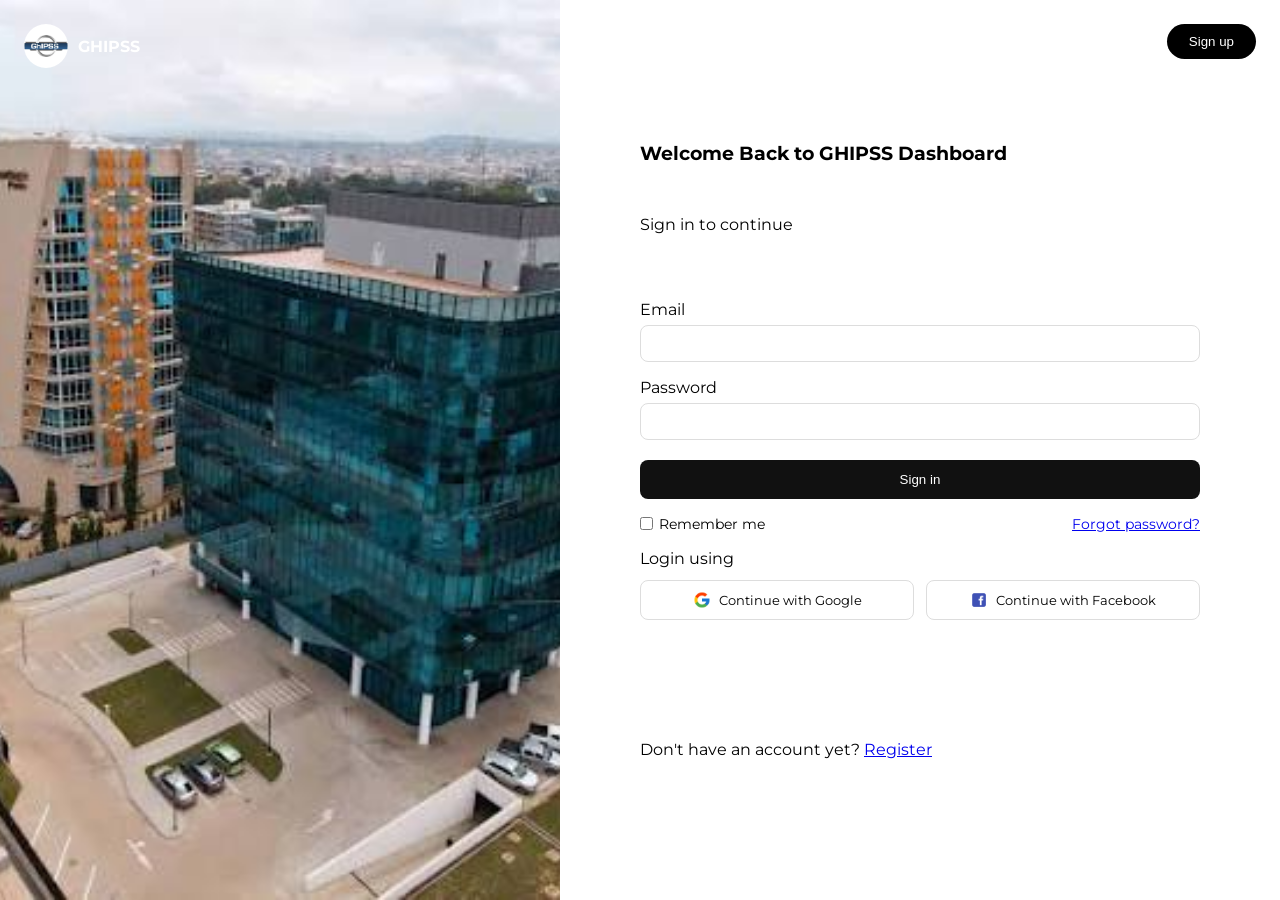
==== login.html @ 7d88aa76 "feat[login page] and dashboard" ====
<!DOCTYPE html>
<html lang="en">
<head>
    <meta charset="UTF-8">
    <meta name="viewport" content="width=device-width, initial-scale=1.0">
    <title>Login</title>

    <link rel="stylesheet" href="css/login.css">

    <link rel="icon" type="image/png" href="assets/images/favicon/favicon-96x96.png" sizes="96x96" />
    <link rel="icon" type="image/svg+xml" href="assets/images/favicon/favicon.svg" />
    <link rel="shortcut icon" href="assets/images/favicon/favicon.ico" />
    <link rel="apple-touch-icon" sizes="180x180" href="assets/images/favicon/apple-touch-icon.png" />
    <link rel="manifest" href="assets/images/favicon/site.webmanifest" />

  
    <link rel="preconnect" href="https://fonts.googleapis.com">
    <link rel="preconnect" href="https://fonts.gstatic.com" crossorigin>
    <link href="https://fonts.googleapis.com/css2?family=Montserrat:ital,wght@0,100..900;1,100..900&display=swap" rel="stylesheet">
    <link rel="stylesheet" href="https://fonts.googleapis.com/css2?family=Material+Symbols+Outlined" />
    <link rel="stylesheet" href="https://cdnjs.cloudflare.com/ajax/libs/font-awesome/6.5.1/css/all.min.css" />
</head>
<body>
    <main>
        <div class="main">

            
            <div class="login-image">
                <img src="assets/images/building.jpeg" class="building" alt="GhIPSS building" />
                <div class="brand">
                    <img src="assets/images/logo1.png" alt="GhIPSS Logo" class="logo" />
                    <span>GHIPSS</span>
                </div>
            </div>

           
            <div class="content">
                <button type="button" class="signup-btn">Sign up</button>

                <h3>Welcome Back to GHIPSS Dashboard</h3>
                <p>Sign in to continue</p>

                <form method="post">
                    <label for="email">Email</label>
                    <input type="email" id="email" name="email">

                    <label for="password">Password</label>
                    <input type="password" id="password" name="password">

                    <button type="submit" class="signin-btn">Sign in</button>

                    <div class="others">
                        <label class="remember">
                            <input type="checkbox" name="remember"> Remember me
                        </label>
                        <a href="#">Forgot password?</a>
                    </div>

                    <div class="login-options">
                        <p class="divider">Login using</p>

                        <div class="social-login">
                            <button type="button" class="social-btn">
                                <img src="assets/images/icons8-google-48.png" alt="google icon" width="18" height="18" >
                                Continue with Google
                            </button>

                            <button type="button" class="social-btn">
                               <img src="assets/images/icons8-facebook-48.png" alt="facebook icon" width="18" height="18">
                                Continue with Facebook
                            </button>
                        </div>

                        <p class="foot ">Don't have an account yet? <a href="#">Register</a></p>
                    </div>
                </form>
            </div>

        </div>
    </main>
</body>
</html>
---- css/login.css ----
* {
  margin: 0;
  padding: 0;
  box-sizing: border-box;
}

body {
  font-family: "Montserrat", sans-serif;
}

.main {
  display: flex;
  height: 100vh;
  
}


.login-image {
  position: relative;
  flex: 1;
  overflow: hidden;
}

.building {
  width: 100%;
  height: 100%;
  object-fit: cover;
  display: block;
}



.brand {
  position: absolute;
  top: 24px;
  left: 24px;
  z-index: 1;
  display: flex;
  align-items: center;
  gap: 10px;
  color: #fff;
  font-weight: 700;
}

.logo {
  width: 44px;
  height: 44px;
  border-radius: 50%;
  background: #fff;
  object-fit: contain;
}


.content {
  position: relative;
  flex: 1;
  display: flex;
  flex-direction: column;
  justify-content: center;
  padding: 0 80px;
  gap: 50px;
}

.signup-btn {
  position: absolute;
  top: 24px;
  right: 24px;
  padding: 10px 22px;
  background: #000;
  color: #fff;
  border: none;
  border-radius: 999px;
  cursor: pointer;
}

form label {
  display: block;
  margin: 16px 0 6px;
}

form input[type="email"],
form input[type="password"] {
  width: 100%;
  padding: 10px 12px;
  border: 1px solid #ddd;
  border-radius: 8px;
}

.signin-btn {
  width: 100%;
  margin-top: 20px;
  padding: 12px;
  background: #111;
  color: #fff;
  border: none;
  border-radius: 8px;
  cursor: pointer;
}

.others {
  display: flex;
  justify-content: space-between;
  align-items: center;
  margin: 16px 0;
  font-size: 0.9rem;
}

.remember {
  margin: 0;
  display: flex;
  align-items: center;
  gap: 6px;
}

.social-login {
  display: flex;
  gap: 12px;
  margin: 12px 0;
}

.social-btn {
  display: flex;
  align-items: center;
  justify-content: center;
  gap: 8px;
  flex: 1;
  padding: 10px 14px;
  background: #fff;
  border: 1px solid #ddd;
  border-radius: 8px;
  font-family: inherit;
  cursor: pointer;
}

.social-btn:hover {
  background: #f5f5f5;
}

.foot{
    gap:50px;
    margin-top: 120px;
    }
@media (max-width: 768px) {
  .login-image { display: none; }
  .content { padding: 0 24px; }
}
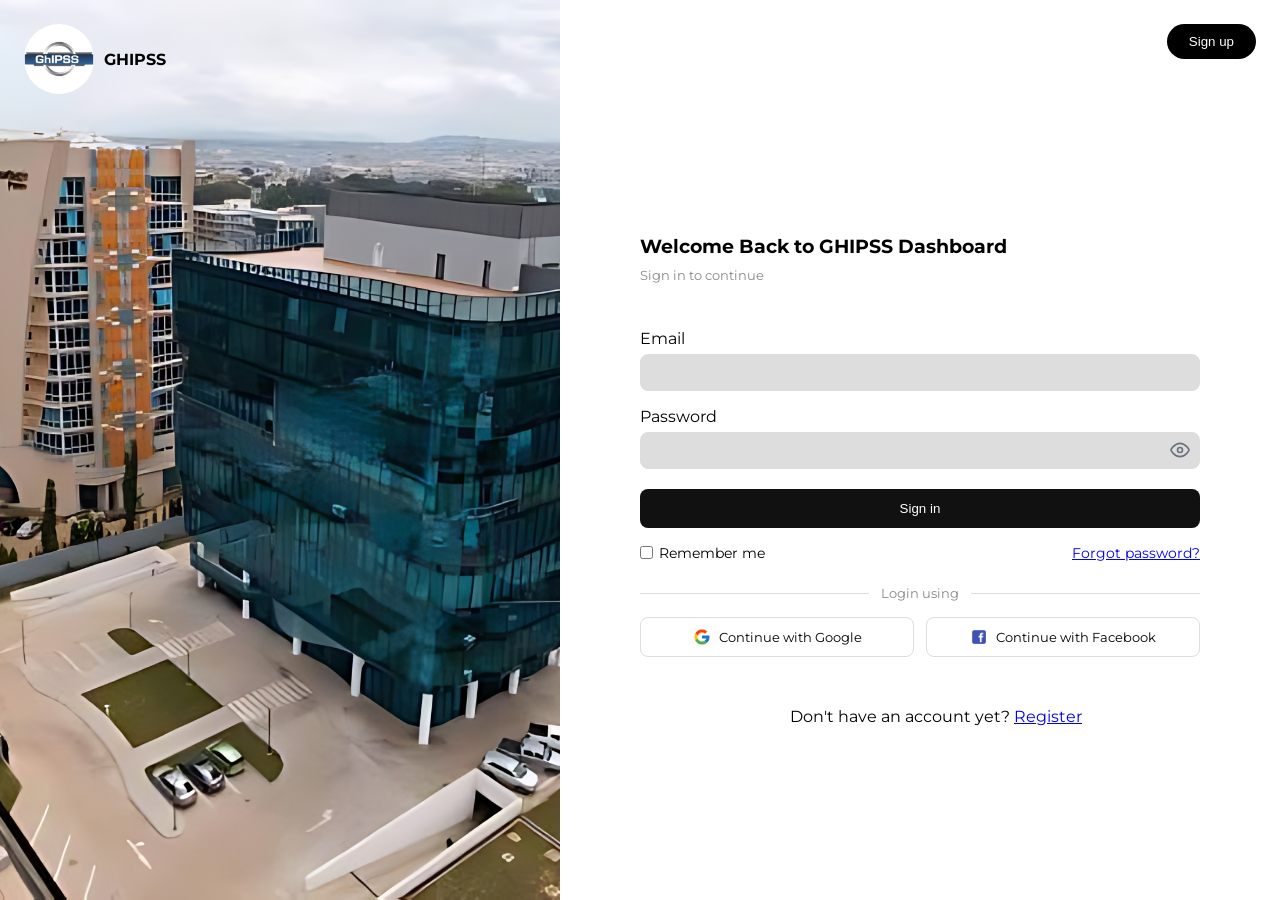
==== commit fb06a114: "add feat[responsiveness and js files]" ====
--- a/login.html
+++ b/login.html
@@ -26,7 +26,7 @@
 
             
             <div class="login-image">
-                <img src="assets/images/building.jpeg" class="building" alt="GhIPSS building" />
+                <img src="assets/images/building.png" class="building" alt="GhIPSS building" />
                 <div class="brand">
                     <img src="assets/images/logo1.png" alt="GhIPSS Logo" class="logo" />
                     <span>GHIPSS</span>
@@ -38,15 +38,30 @@
                 <button type="button" class="signup-btn">Sign up</button>
 
                 <h3>Welcome Back to GHIPSS Dashboard</h3>
-                <p>Sign in to continue</p>
+                <p class="sign">Sign in to continue</p>
 
                 <form method="post">
                     <label for="email">Email</label>
-                    <input type="email" id="email" name="email">
+                    <input type="email" id="email" name="email" required>
 
                     <label for="password">Password</label>
-                    <input type="password" id="password" name="password">
-
+                     <div class="password-wrapper">                       
+  <input type="password" id="password" name="password"  required/>
+  <button type="button" id="togglePassword" aria-label="Show password">
+    <!-- Eye (shown when password is hidden) -->
+    <svg class="icon-eye" xmlns="http://www.w3.org/2000/svg" width="20" height="20" viewBox="0 0 24 24" fill="none" stroke="currentColor" stroke-width="2" stroke-linecap="round" stroke-linejoin="round">
+      <path d="M1 12s4-8 11-8 11 8 11 8-4 8-11 8-11-8-11-8z"/>
+      <circle cx="12" cy="12" r="3"/>
+    </svg>
+   
+    <svg class="icon-eye-off" xmlns="http://www.w3.org/2000/svg" width="20" height="20" viewBox="0 0 24 24" fill="none" stroke="currentColor" stroke-width="2" stroke-linecap="round" stroke-linejoin="round" style="display:none">
+      <path d="M17.94 17.94A10.07 10.07 0 0 1 12 20c-7 0-11-8-11-8a18.45 18.45 0 0 1 5.06-5.94"/>
+      <path d="M9.9 4.24A9.12 9.12 0 0 1 12 4c7 0 11 8 11 8a18.5 18.5 0 0 1-2.16 3.19"/>
+      <path d="M14.12 14.12A3 3 0 1 1 9.88 9.88"/>
+      <line x1="1" y1="1" x2="23" y2="23"/>
+    </svg>
+  </button>
+</div>
                     <button type="submit" class="signin-btn">Sign in</button>
 
                     <div class="others">
@@ -72,11 +87,13 @@
                         </div>
 
                         <p class="foot ">Don't have an account yet? <a href="#">Register</a></p>
+                       
                     </div>
                 </form>
             </div>
 
         </div>
     </main>
+    <script src="js/script.js"></script>
 </body>
 </html>
--- a/css/login.css
+++ b/css/login.css
@@ -38,19 +38,21 @@
   display: flex;
   align-items: center;
   gap: 10px;
-  color: #fff;
   font-weight: 700;
 }
 
 .logo {
-  width: 44px;
-  height: 44px;
+  width: 70px;
+  height: 70px;
   border-radius: 50%;
   background: #fff;
   object-fit: contain;
 }
 
-
+h3{
+  position: relative;
+  top: 60px;
+}
 .content {
   position: relative;
   flex: 1;
@@ -84,7 +86,11 @@
   padding: 10px 12px;
   border: 1px solid #ddd;
   border-radius: 8px;
-}
+  background-color: #ddd;
+}
+input:focus {
+  outline: none;                  /* removes the browser's default outline */
+  border-color: #ddd; }
 
 .signin-btn {
   width: 100%;
@@ -135,12 +141,62 @@
 .social-btn:hover {
   background: #f5f5f5;
 }
-
+.password-wrapper {
+  position: relative;
+ 
+}
+
+.password-wrapper input {
+  width: 100%;
+  padding: 10px 44px 10px 12px;
+  box-sizing: border-box;
+}
+
+.password-wrapper button {
+  position: absolute;
+  right: 10px;
+  top: 50%;
+  transform: translateY(-50%);
+  background: none;
+  border: none;
+  padding: 0;
+  cursor: pointer;
+  color: #6b7280;       
+  display: flex;
+}
+
+.password-wrapper button:hover {
+  color: #6366f1;
+}
+.divider {
+  display: flex;
+  align-items: center;
+  gap: 12px;
+  margin: 24px 0 16px;
+  font-size: 0.8rem;
+  color: #888;
+}
+.sign{
+  position: relative;
+  top: 20px;
+     font-size: 0.8rem;
+      color: #888;
+}
+.divider::before,
+.divider::after {
+  content: "";
+  flex: 1;                 
+  height: 1px;
+  background: #ddd;
+}
 .foot{
+  position: relative;
     gap:50px;
-    margin-top: 120px;
+    margin-top: 50px;
+    left: 150px;
     }
 @media (max-width: 768px) {
   .login-image { display: none; }
   .content { padding: 0 24px; }
+  .foot{margin-bottom: 50px ;}
 }
